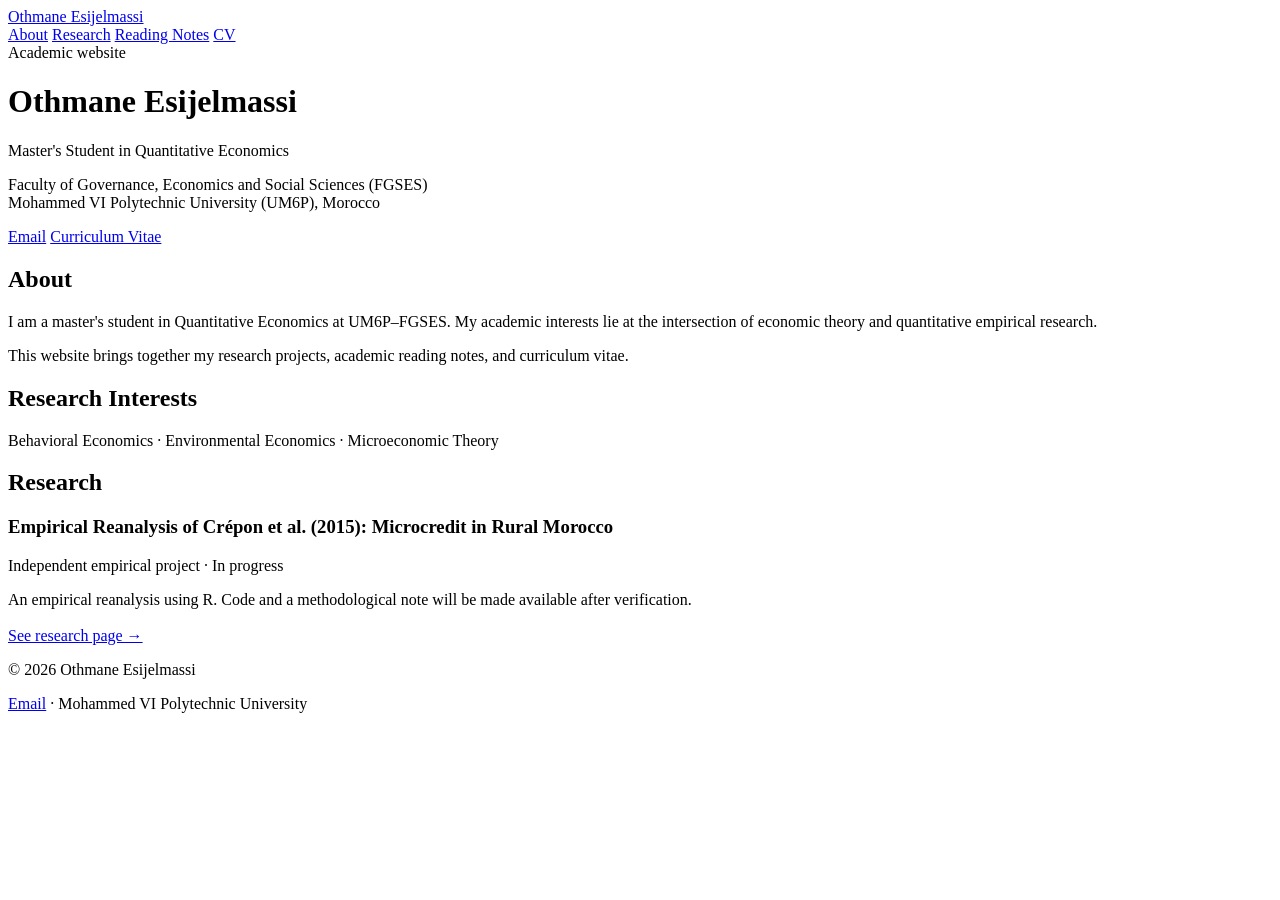
==== index.html @ 6497f565 "Add files via upload" ====
<!doctype html>
<html lang="en">
<head>
  <meta charset="utf-8">
  <meta name="viewport" content="width=device-width, initial-scale=1">
  <meta name="description" content="Academic homepage of Othmane Esijelmassi, Master’s student in Quantitative Economics at UM6P–FGSES.">
  <meta name="author" content="Othmane Esijelmassi">
  <title>About | Othmane Esijelmassi</title>
  <link rel="stylesheet" href="assets/style.css">
</head>
<body>
  <header class="site-header">
    <div class="shell header-inner">
      <a class="brand" href="index.html">Othmane Esijelmassi</a>
      <nav class="site-nav" aria-label="Main navigation">
          <a href="index.html" aria-current="page">About</a>
          <a href="research.html">Research</a>
          <a href="reading.html">Reading Notes</a>
          <a href="cv.html">CV</a>
      </nav>
    </div>
  </header>
  <main id="main" class="shell">
    <div class="hero">
      <div class="eyebrow">Academic website</div>
      <h1>Othmane Esijelmassi</h1>
      <p class="subtitle">Master's Student in Quantitative Economics</p>
      <p class="affiliation">Faculty of Governance, Economics and Social Sciences (FGSES)<br>Mohammed VI Polytechnic University (UM6P), Morocco</p>
      <div class="link-row">
        <a href="mailto:otm.esijelmassi@gmail.com">Email</a>
        <a href="cv.html">Curriculum Vitae</a>
        <!-- Add your real GitHub URL here once the username is confirmed. -->
      </div>
    </div>
    <section class="section" aria-labelledby="about-heading">
      <h2 id="about-heading">About</h2>
      <p class="lead">I am a master's student in Quantitative Economics at UM6P–FGSES. My academic interests lie at the intersection of economic theory and quantitative empirical research.</p>
      <p>This website brings together my research projects, academic reading notes, and curriculum vitae.</p>
    </section>
    <section class="section" aria-labelledby="interests-heading">
      <h2 id="interests-heading">Research Interests</h2>
      <p>Behavioral Economics · Environmental Economics · Microeconomic Theory</p>
    </section>
    <section class="section" aria-labelledby="projects-heading">
      <h2 id="projects-heading">Research</h2>
      <div class="article-list">
        <article class="article">
          <h3>Empirical Reanalysis of Crépon et al. (2015): Microcredit in Rural Morocco</h3>
          <div class="metadata">Independent empirical project · In progress</div>
          <p>An empirical reanalysis using R. Code and a methodological note will be made available after verification.</p>
        </article>
      </div>
      <p style="margin-top:18px"><a href="research.html">See research page →</a></p>
    </section>
  </main>
  <footer class="site-footer">
    <div class="shell footer-inner">
      <p>© 2026 Othmane Esijelmassi</p>
      <p><a href="mailto:otm.esijelmassi@gmail.com">Email</a> · Mohammed VI Polytechnic University</p>
    </div>
  </footer>
</body>
</html>
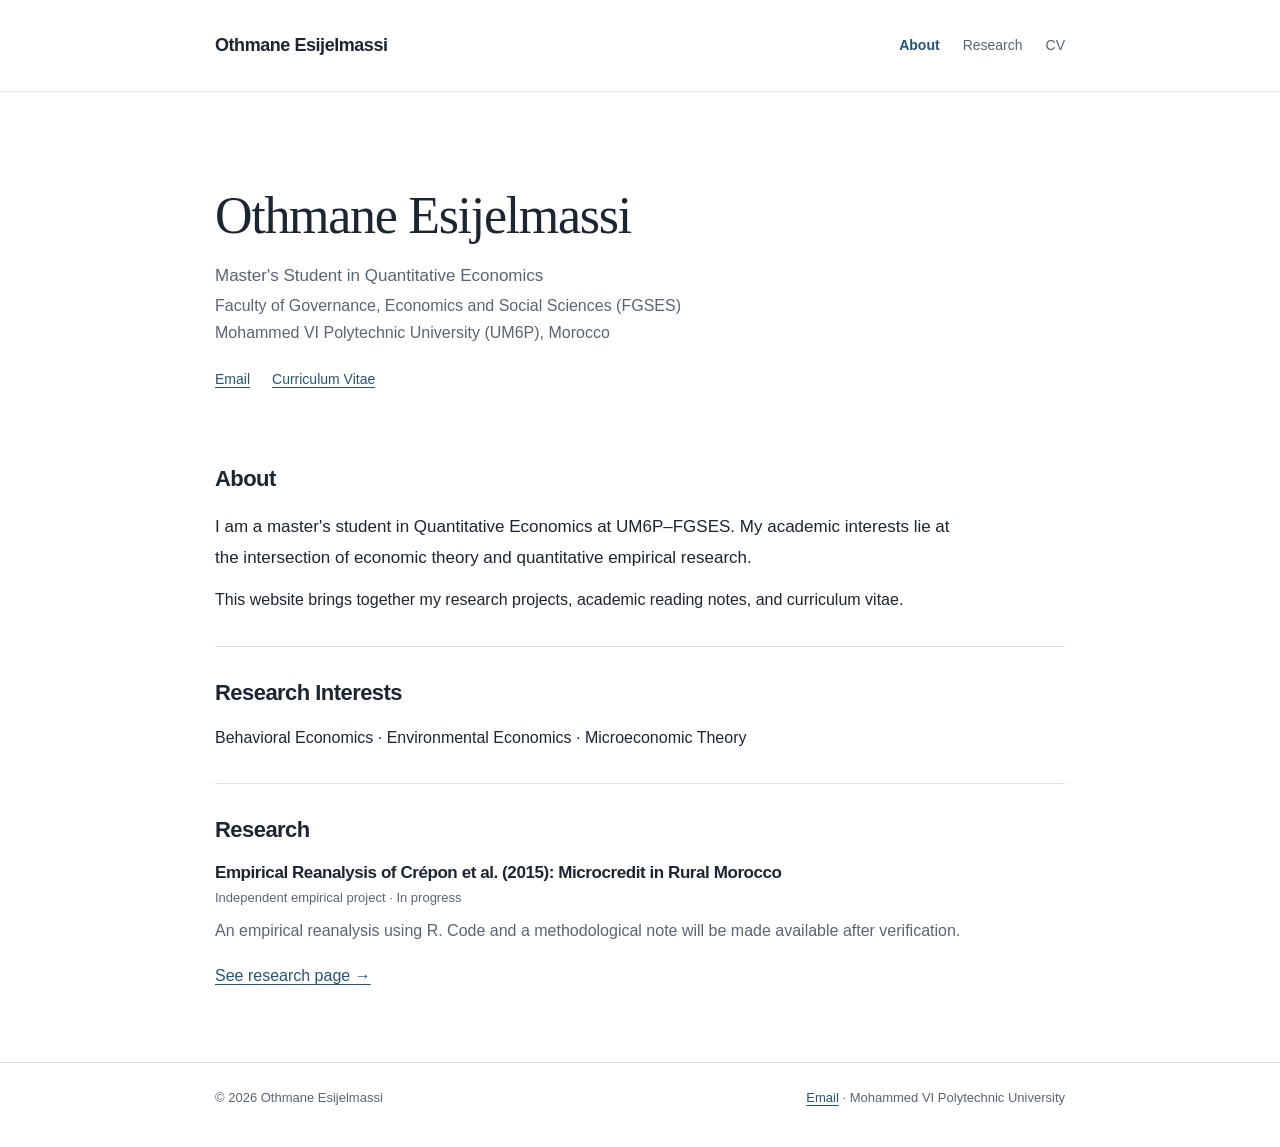
==== commit 40068bdc: "Add files via upload" ====
--- a/index.html
+++ b/index.html
@@ -15,14 +15,12 @@
       <nav class="site-nav" aria-label="Main navigation">
           <a href="index.html" aria-current="page">About</a>
           <a href="research.html">Research</a>
-          <a href="reading.html">Reading Notes</a>
           <a href="cv.html">CV</a>
       </nav>
     </div>
   </header>
   <main id="main" class="shell">
     <div class="hero">
-      <div class="eyebrow">Academic website</div>
       <h1>Othmane Esijelmassi</h1>
       <p class="subtitle">Master's Student in Quantitative Economics</p>
       <p class="affiliation">Faculty of Governance, Economics and Social Sciences (FGSES)<br>Mohammed VI Polytechnic University (UM6P), Morocco</p>
--- a/assets/style.css
+++ b/assets/style.css
@@ -0,0 +1,69 @@
+/* Othmane Esijelmassi — academic site starter
+   Intentionally simple: edit this stylesheet to adjust the whole site. */
+:root {
+  color-scheme: light;
+  --ink: #1b2633;
+  --muted: #596575;
+  --line: #dae1e6;
+  --accent: #245477;
+  --bg: #ffffff;
+  --soft: #f6f8f9;
+  --content: 850px;
+}
+* { box-sizing: border-box; }
+html { scroll-behavior: smooth; }
+body { margin: 0; color: var(--ink); background: var(--bg); font-family: -apple-system, BlinkMacSystemFont, 'Segoe UI', 'Helvetica Neue', Arial, sans-serif; font-size: 16px; line-height: 1.7; }
+a { color: var(--accent); text-decoration-thickness: 1px; text-underline-offset: 3px; }
+a:hover { text-decoration-thickness: 2px; }
+a:focus-visible { outline: 2px solid var(--accent); outline-offset: 4px; }
+.shell { width: min(calc(100% - 48px), var(--content)); margin-inline: auto; }
+.site-header { border-bottom: 1px solid var(--line); }
+.header-inner { display: flex; align-items: center; justify-content: space-between; gap: 28px; min-height: 91px; }
+.brand { color: var(--ink); font-weight: 700; font-size: 18px; letter-spacing: -.025em; text-decoration: none; white-space: nowrap; }
+.site-nav { display: flex; flex-wrap: wrap; align-items: center; gap: 23px; }
+.site-nav a { color: var(--muted); text-decoration: none; font-size: 14px; }
+.site-nav a:hover, .site-nav a[aria-current='page'] { color: var(--accent); }
+.site-nav a[aria-current='page'] { font-weight: 650; }
+main { min-height: calc(100vh - 205px); }
+.hero { padding: 77px 0 41px; }
+.eyebrow { color: var(--muted); font-size: 12px; letter-spacing: .12em; text-transform: uppercase; font-weight: 650; }
+h1, h2, h3 { letter-spacing: -.025em; line-height: 1.25; }
+h1 { font-family: Georgia, 'Times New Roman', serif; font-size: clamp(36px, 6vw, 52px); font-weight: 500; margin: 14px 0; }
+h2 { font-size: 22px; font-weight: 680; margin: 0 0 18px; }
+h3 { font-size: 17px; font-weight: 680; margin: 0 0 4px; }
+.subtitle { font-size: 17px; color: var(--muted); margin: 0; }
+.affiliation { color: var(--muted); margin: 1px 0 0; }
+.lead { font-size: 17px; max-width: 735px; line-height: 1.85; }
+.text-muted { color: var(--muted); }
+.section { padding: 32px 0; border-top: 1px solid var(--line); }
+.section:first-of-type { border-top: 0; }
+.section p { margin: 0 0 13px; }
+.section p:last-child { margin-bottom: 0; }
+.link-row { display: flex; flex-wrap: wrap; gap: 22px; margin-top: 22px; font-size: 14px; }
+.article-list { display: grid; gap: 0; }
+.article { padding: 20px 0; border-bottom: 1px solid var(--line); }
+.article:first-child { padding-top: 0; }
+.article:last-child { border-bottom: 0; padding-bottom: 0; }
+.article p { color: var(--muted); margin-top: 7px; }
+.metadata { font-size: 13px; color: var(--muted); margin: 1px 0 8px; }
+.page-heading { padding: 65px 0 33px; }
+.page-heading h1 { margin-bottom: 12px; }
+.status { display: inline-block; border: 1px solid var(--line); border-radius: 3px; color: var(--muted); padding: 1px 8px; font-size: 12px; font-weight: 500; vertical-align: middle; margin-left: 8px; white-space: nowrap; letter-spacing: 0; }
+.note { border-left: 2px solid var(--line); padding-left: 18px; color: var(--muted); font-size: 14px; }
+.education-item { display: grid; grid-template-columns: 1fr auto; column-gap: 20px; padding: 14px 0; }
+.education-item + .education-item { border-top: 1px solid var(--line); }
+.dates { font-size: 14px; color: var(--muted); white-space: nowrap; }
+.site-footer { border-top: 1px solid var(--line); color: var(--muted); font-size: 13px; padding: 24px 0 38px; margin-top: 40px; }
+.footer-inner { display: flex; justify-content: space-between; align-items: baseline; gap: 20px; flex-wrap: wrap; }
+.footer-inner p { margin: 0; }
+@media (max-width: 660px) {
+  .shell { width: min(calc(100% - 34px), var(--content)); }
+  .header-inner { align-items: flex-start; flex-direction: column; gap: 5px; padding-block: 18px; }
+  .site-nav { gap: 18px; }
+  .hero { padding-top: 55px; }
+  .page-heading { padding-top: 48px; }
+  .education-item { grid-template-columns: 1fr; }
+  .dates { padding-top: 3px; }
+  .status { margin-left: 0; margin-top: 7px; }
+}
+
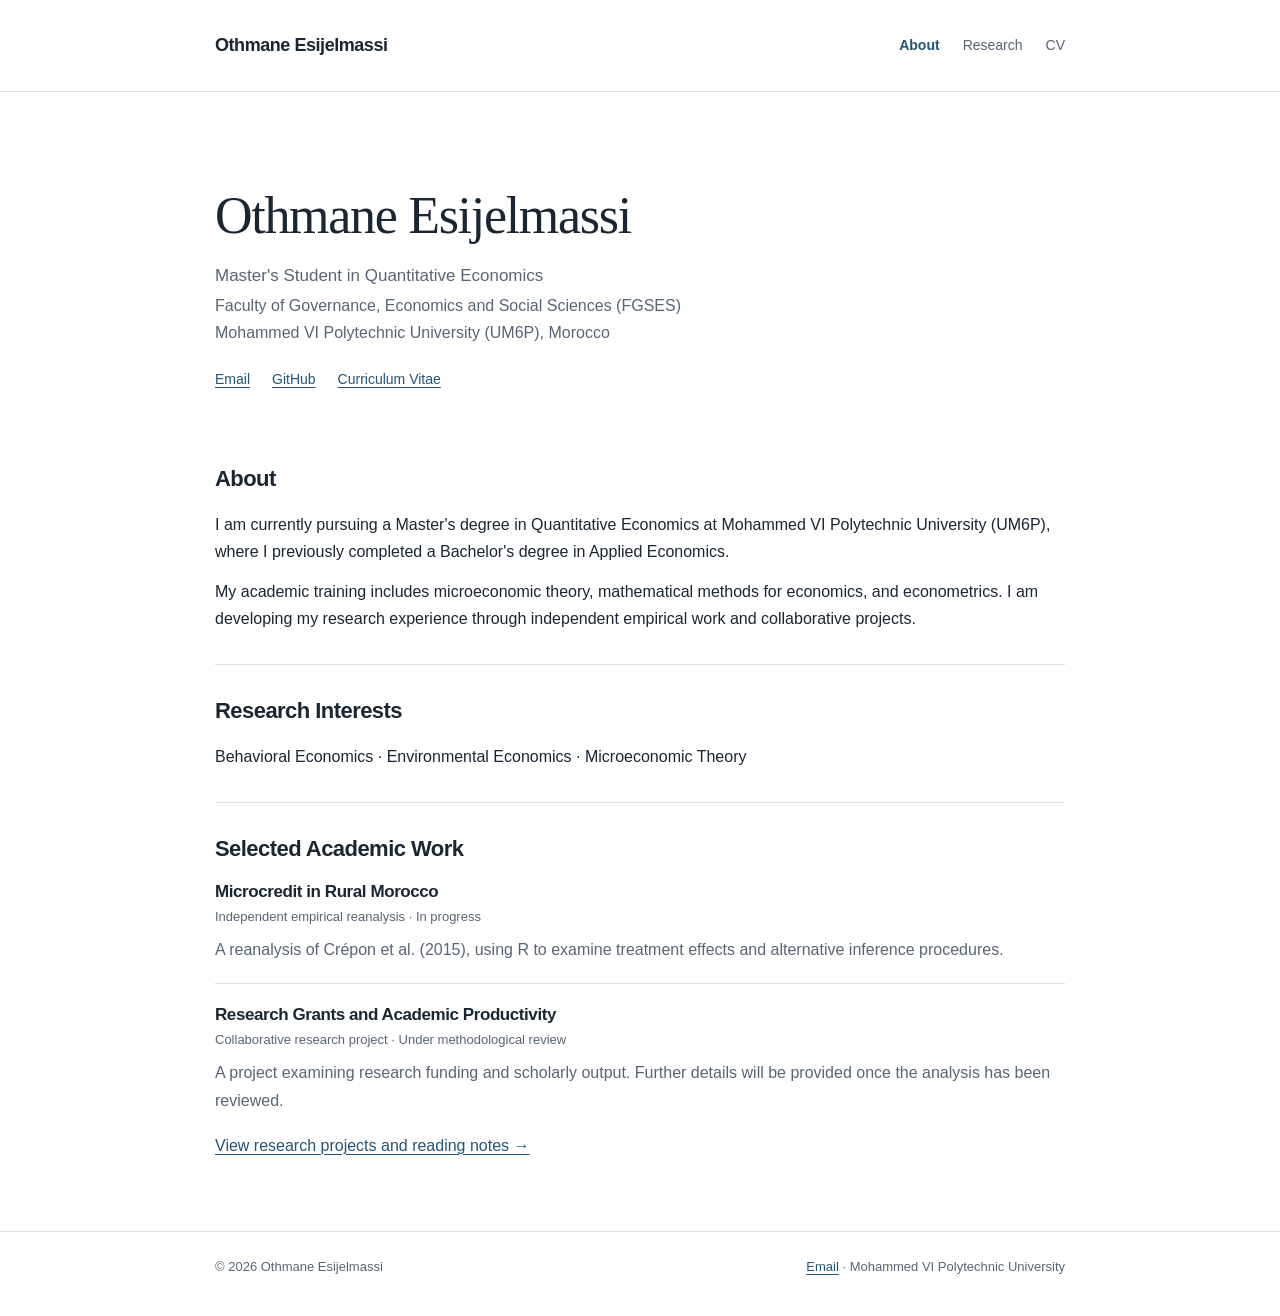
==== commit e6d3f8b2: "Add files via upload" ====
--- a/index.html
+++ b/index.html
@@ -3,7 +3,7 @@
 <head>
   <meta charset="utf-8">
   <meta name="viewport" content="width=device-width, initial-scale=1">
-  <meta name="description" content="Academic homepage of Othmane Esijelmassi, Master’s student in Quantitative Economics at UM6P–FGSES.">
+  <meta name="description" content="Academic homepage of Othmane Esijelmassi, Master's student in Quantitative Economics at UM6P–FGSES.">
   <meta name="author" content="Othmane Esijelmassi">
   <title>About | Othmane Esijelmassi</title>
   <link rel="stylesheet" href="assets/style.css">
@@ -13,9 +13,9 @@
     <div class="shell header-inner">
       <a class="brand" href="index.html">Othmane Esijelmassi</a>
       <nav class="site-nav" aria-label="Main navigation">
-          <a href="index.html" aria-current="page">About</a>
-          <a href="research.html">Research</a>
-          <a href="cv.html">CV</a>
+        <a href="index.html" aria-current="page">About</a>
+        <a href="research.html">Research</a>
+        <a href="cv.html">CV</a>
       </nav>
     </div>
   </header>
@@ -26,29 +26,37 @@
       <p class="affiliation">Faculty of Governance, Economics and Social Sciences (FGSES)<br>Mohammed VI Polytechnic University (UM6P), Morocco</p>
       <div class="link-row">
         <a href="mailto:otm.esijelmassi@gmail.com">Email</a>
+        <a href="https://github.com/othmane-esijelmassi" target="_blank" rel="noopener noreferrer">GitHub</a>
         <a href="cv.html">Curriculum Vitae</a>
-        <!-- Add your real GitHub URL here once the username is confirmed. -->
       </div>
     </div>
+
     <section class="section" aria-labelledby="about-heading">
       <h2 id="about-heading">About</h2>
-      <p class="lead">I am a master's student in Quantitative Economics at UM6P–FGSES. My academic interests lie at the intersection of economic theory and quantitative empirical research.</p>
-      <p>This website brings together my research projects, academic reading notes, and curriculum vitae.</p>
+      <p>I am currently pursuing a Master's degree in Quantitative Economics at Mohammed VI Polytechnic University (UM6P), where I previously completed a Bachelor's degree in Applied Economics.</p>
+      <p>My academic training includes microeconomic theory, mathematical methods for economics, and econometrics. I am developing my research experience through independent empirical work and collaborative projects.</p>
     </section>
+
     <section class="section" aria-labelledby="interests-heading">
       <h2 id="interests-heading">Research Interests</h2>
       <p>Behavioral Economics · Environmental Economics · Microeconomic Theory</p>
     </section>
-    <section class="section" aria-labelledby="projects-heading">
-      <h2 id="projects-heading">Research</h2>
+
+    <section class="section" aria-labelledby="work-heading">
+      <h2 id="work-heading">Selected Academic Work</h2>
       <div class="article-list">
         <article class="article">
-          <h3>Empirical Reanalysis of Crépon et al. (2015): Microcredit in Rural Morocco</h3>
-          <div class="metadata">Independent empirical project · In progress</div>
-          <p>An empirical reanalysis using R. Code and a methodological note will be made available after verification.</p>
+          <h3>Microcredit in Rural Morocco</h3>
+          <div class="metadata">Independent empirical reanalysis · In progress</div>
+          <p>A reanalysis of Crépon et al. (2015), using R to examine treatment effects and alternative inference procedures.</p>
+        </article>
+        <article class="article">
+          <h3>Research Grants and Academic Productivity</h3>
+          <div class="metadata">Collaborative research project · Under methodological review</div>
+          <p>A project examining research funding and scholarly output. Further details will be provided once the analysis has been reviewed.</p>
         </article>
       </div>
-      <p style="margin-top:18px"><a href="research.html">See research page →</a></p>
+      <p style="margin-top:18px"><a href="research.html">View research projects and reading notes →</a></p>
     </section>
   </main>
   <footer class="site-footer">
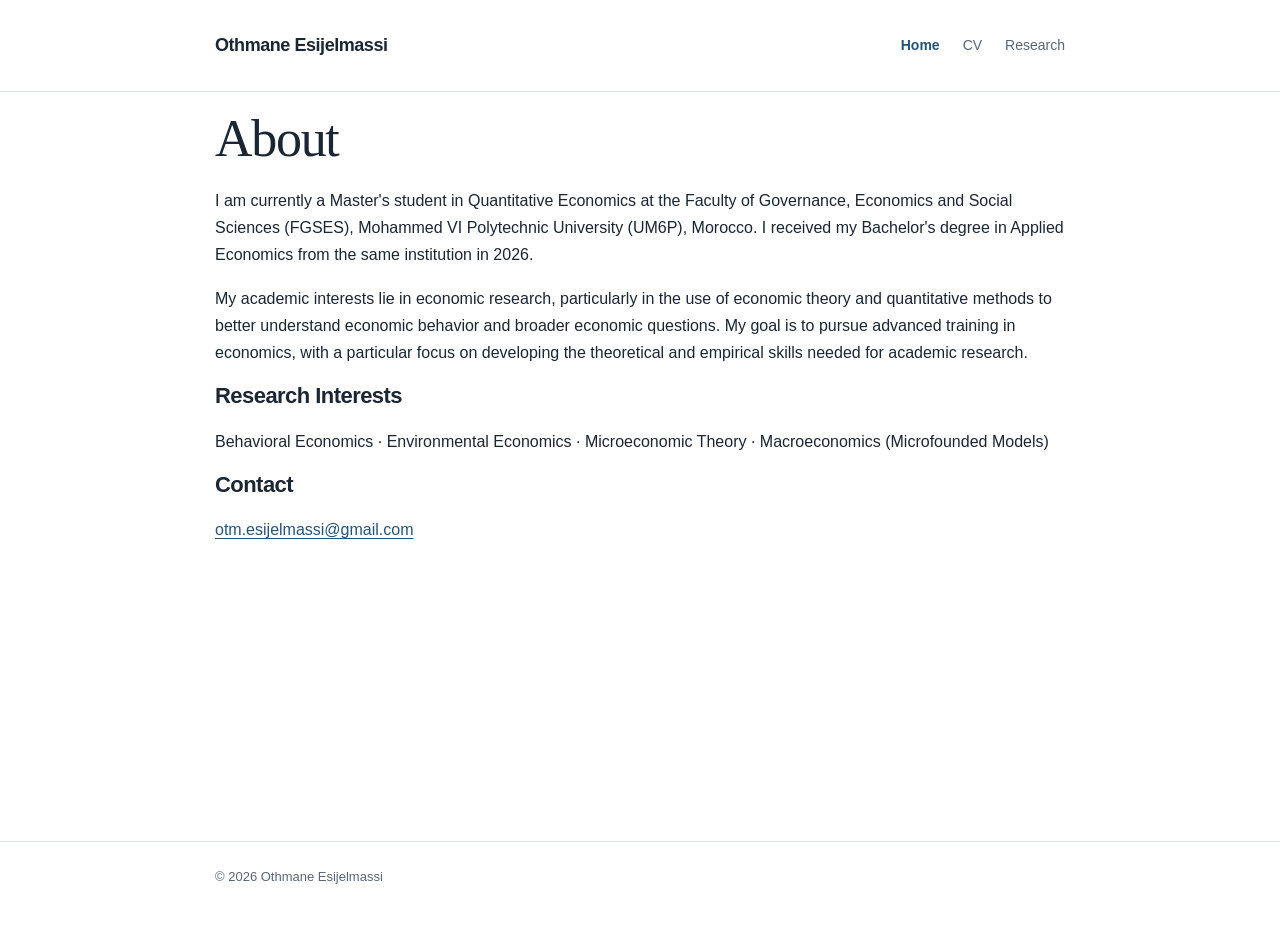
==== commit 2be7c4d6: "Add files via upload" ====
--- a/index.html
+++ b/index.html
@@ -5,7 +5,7 @@
   <meta name="viewport" content="width=device-width, initial-scale=1">
   <meta name="description" content="Academic homepage of Othmane Esijelmassi, Master's student in Quantitative Economics at UM6P–FGSES.">
   <meta name="author" content="Othmane Esijelmassi">
-  <title>About | Othmane Esijelmassi</title>
+  <title>Home | Othmane Esijelmassi</title>
   <link rel="stylesheet" href="assets/style.css">
 </head>
 <body>
@@ -13,56 +13,32 @@
     <div class="shell header-inner">
       <a class="brand" href="index.html">Othmane Esijelmassi</a>
       <nav class="site-nav" aria-label="Main navigation">
-        <a href="index.html" aria-current="page">About</a>
+        <a href="index.html" aria-current="page">Home</a>
+        <a href="cv.html">CV</a>
         <a href="research.html">Research</a>
-        <a href="cv.html">CV</a>
       </nav>
     </div>
   </header>
   <main id="main" class="shell">
-    <div class="hero">
-      <h1>Othmane Esijelmassi</h1>
-      <p class="subtitle">Master's Student in Quantitative Economics</p>
-      <p class="affiliation">Faculty of Governance, Economics and Social Sciences (FGSES)<br>Mohammed VI Polytechnic University (UM6P), Morocco</p>
-      <div class="link-row">
-        <a href="mailto:otm.esijelmassi@gmail.com">Email</a>
-        <a href="https://github.com/othmane-esijelmassi" target="_blank" rel="noopener noreferrer">GitHub</a>
-        <a href="cv.html">Curriculum Vitae</a>
-      </div>
-    </div>
-
-    <section class="section" aria-labelledby="about-heading">
-      <h2 id="about-heading">About</h2>
-      <p>I am currently pursuing a Master's degree in Quantitative Economics at Mohammed VI Polytechnic University (UM6P), where I previously completed a Bachelor's degree in Applied Economics.</p>
-      <p>My academic training includes microeconomic theory, mathematical methods for economics, and econometrics. I am developing my research experience through independent empirical work and collaborative projects.</p>
+    <section class="home-section" aria-labelledby="about-heading">
+      <h1 id="about-heading">About</h1>
+      <p>I am currently a Master's student in Quantitative Economics at the Faculty of Governance, Economics and Social Sciences (FGSES), Mohammed VI Polytechnic University (UM6P), Morocco. I received my Bachelor's degree in Applied Economics from the same institution in 2026.</p>
+      <p>My academic interests lie in economic research, particularly in the use of economic theory and quantitative methods to better understand economic behavior and broader economic questions. My goal is to pursue advanced training in economics, with a particular focus on developing the theoretical and empirical skills needed for academic research.</p>
     </section>
 
-    <section class="section" aria-labelledby="interests-heading">
+    <section class="home-section" aria-labelledby="interests-heading">
       <h2 id="interests-heading">Research Interests</h2>
-      <p>Behavioral Economics · Environmental Economics · Microeconomic Theory</p>
+      <p>Behavioral Economics · Environmental Economics · Microeconomic Theory · Macroeconomics (Microfounded Models)</p>
     </section>
 
-    <section class="section" aria-labelledby="work-heading">
-      <h2 id="work-heading">Selected Academic Work</h2>
-      <div class="article-list">
-        <article class="article">
-          <h3>Microcredit in Rural Morocco</h3>
-          <div class="metadata">Independent empirical reanalysis · In progress</div>
-          <p>A reanalysis of Crépon et al. (2015), using R to examine treatment effects and alternative inference procedures.</p>
-        </article>
-        <article class="article">
-          <h3>Research Grants and Academic Productivity</h3>
-          <div class="metadata">Collaborative research project · Under methodological review</div>
-          <p>A project examining research funding and scholarly output. Further details will be provided once the analysis has been reviewed.</p>
-        </article>
-      </div>
-      <p style="margin-top:18px"><a href="research.html">View research projects and reading notes →</a></p>
+    <section class="home-section" aria-labelledby="contact-heading">
+      <h2 id="contact-heading">Contact</h2>
+      <p><a href="mailto:otm.esijelmassi@gmail.com">otm.esijelmassi@gmail.com</a></p>
     </section>
   </main>
   <footer class="site-footer">
     <div class="shell footer-inner">
       <p>© 2026 Othmane Esijelmassi</p>
-      <p><a href="mailto:otm.esijelmassi@gmail.com">Email</a> · Mohammed VI Polytechnic University</p>
     </div>
   </footer>
 </body>
